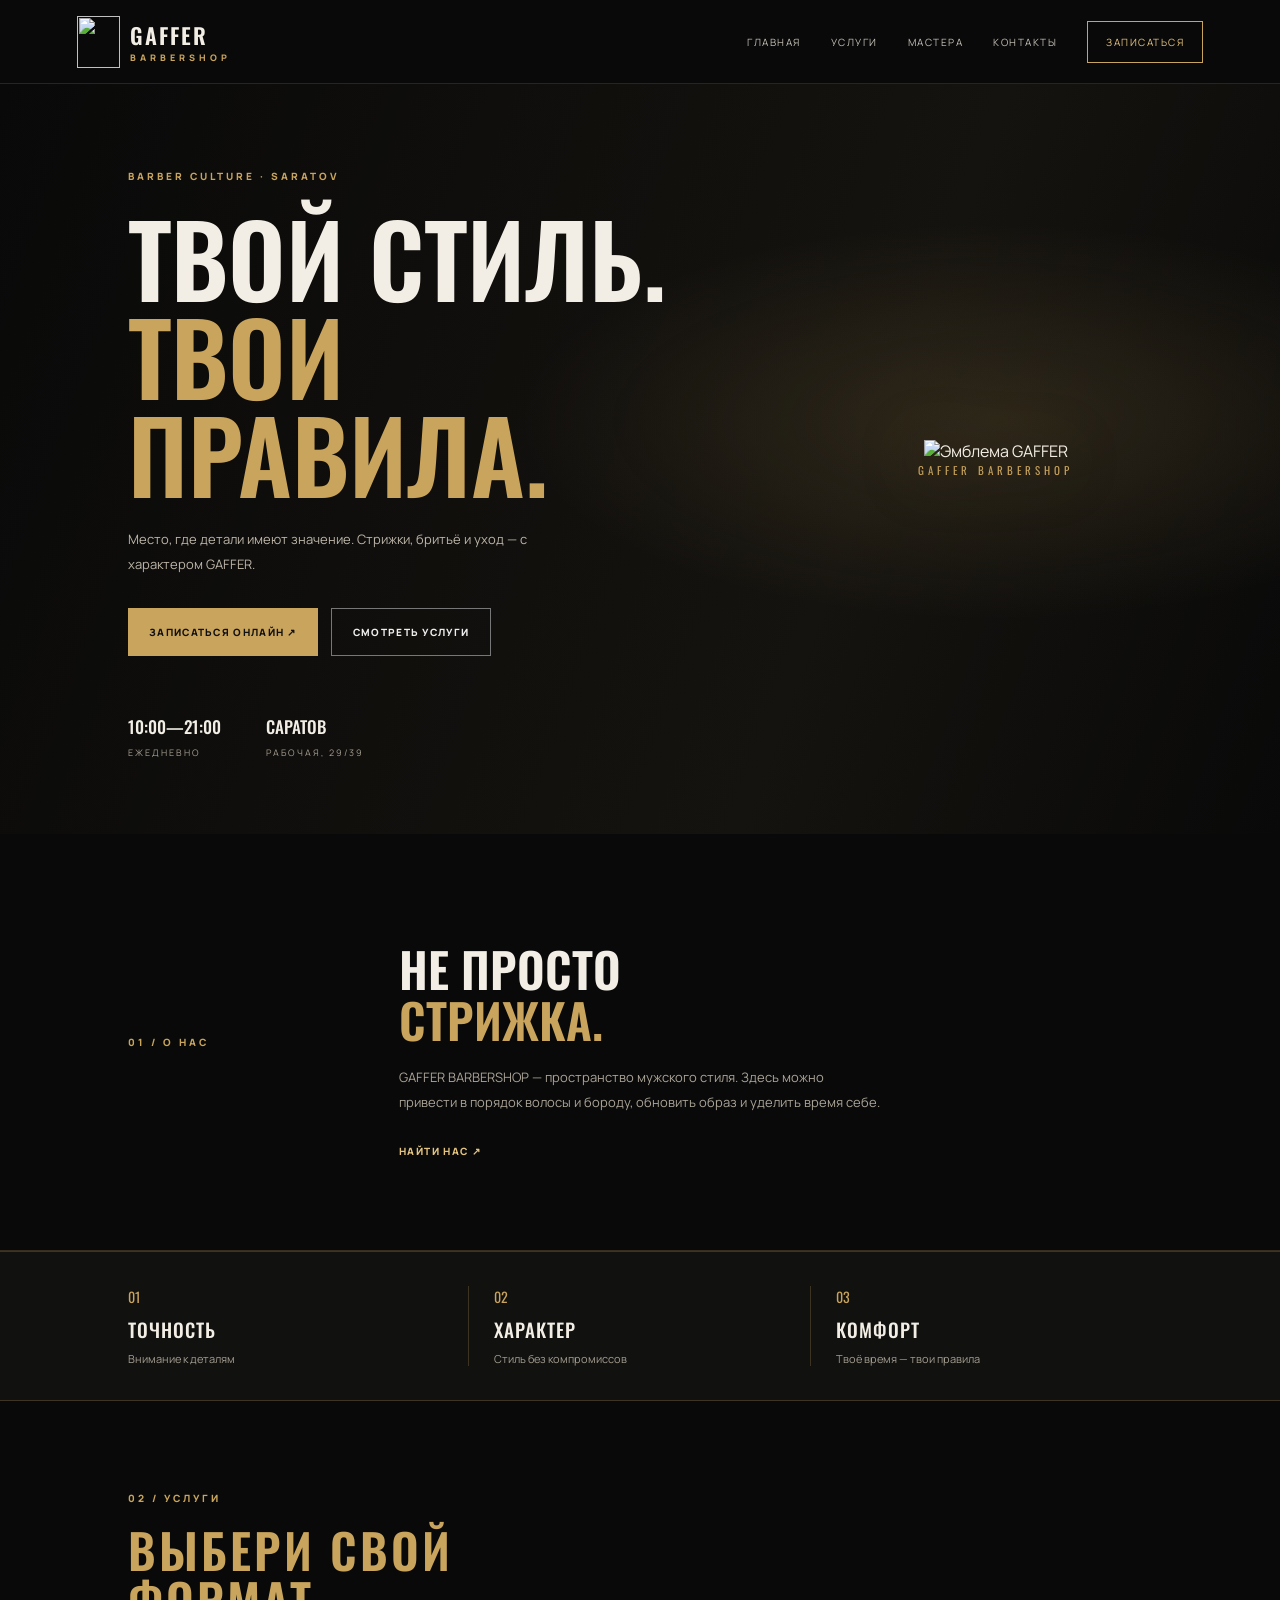
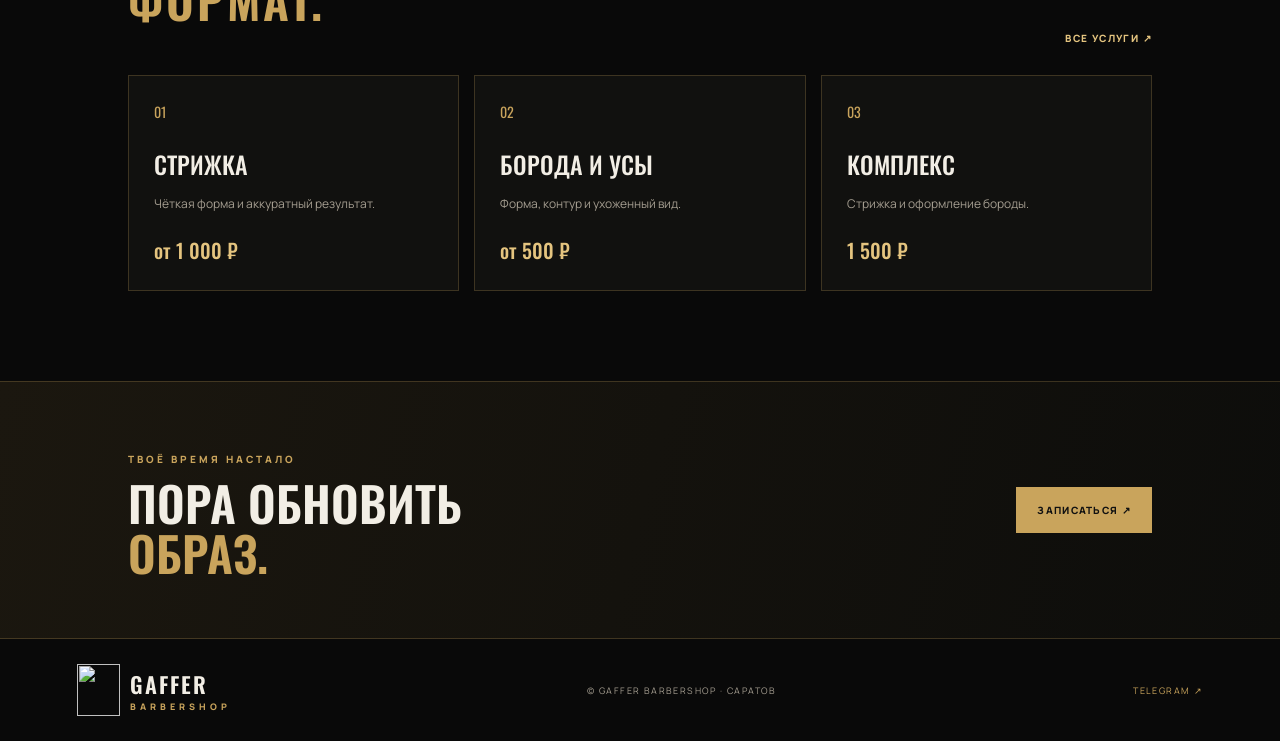
==== index.html @ f0470e56 "Add files via upload" ====
<!doctype html><html lang="ru"><head><meta charset="utf-8"><meta name="viewport" content="width=device-width,initial-scale=1"><meta name="theme-color" content="#090909"><link rel="preconnect" href="https://fonts.googleapis.com"><link rel="preconnect" href="https://fonts.gstatic.com" crossorigin><link href="https://fonts.googleapis.com/css2?family=Oswald:wght@400;500;600;700&family=Manrope:wght@400;500;600;700;800&display=swap" rel="stylesheet"><link rel="stylesheet" href="style.css"><title>GAFFER BARBERSHOP — Саратов</title><meta name="description" content="Мужские стрижки и бритьё в Саратове."><body><header class="header"><a class="brand" href="index.html"><img src="assets/gaffer-emblem.svg" class="brand-mark" alt=""><span class="brand-name">GAFFER<span>BARBERSHOP</span></span></a><button class="menu-toggle" aria-label="Меню"><span></span><span></span></button><nav class="nav"><a href="index.html">Главная</a><a href="services.html">Услуги</a><a href="masters.html">Мастера</a><a href="contacts.html">Контакты</a><a class="nav-book" href="https://link.2gis.ru/4.3/879438D9/aHR0cDovL242OTgzMzgueWNsaWVudHMuY29tLw==" target="_blank">Записаться</a></nav></header><main><section class="hero"><div class="hero-content"><p class="eyebrow">BARBER CULTURE · SARATOV</p><h1>ТВОЙ СТИЛЬ.<br><em>ТВОИ ПРАВИЛА.</em></h1><p class="hero-text">Место, где детали имеют значение. Стрижки, бритьё и уход — с характером GAFFER.</p><div class="hero-actions"><a class="button button-gold" href="https://link.2gis.ru/4.3/879438D9/aHR0cDovL242OTgzMzgueWNsaWVudHMuY29tLw==" target="_blank">Записаться онлайн ↗</a><a class="button button-outline" href="services.html">Смотреть услуги</a></div><div class="hero-meta"><div><strong>10:00—21:00</strong><span>ЕЖЕДНЕВНО</span></div><div><strong>САРАТОВ</strong><span>РАБОЧАЯ, 29/39</span></div></div></div><div class="hero-stamp"><img src="assets/gaffer-emblem.svg" alt="Эмблема GAFFER"><span>GAFFER BARBERSHOP</span></div></section><section class="section-wrap intro"><div class="section-kicker">01 / О НАС</div><div><h2>НЕ ПРОСТО<br><em>СТРИЖКА.</em></h2><p>GAFFER BARBERSHOP — пространство мужского стиля. Здесь можно привести в порядок волосы и бороду, обновить образ и уделить время себе.</p><a class="text-link" href="contacts.html">Найти нас ↗</a></div><div class="intro-emblem"><img src="assets/gaffer-emblem.svg" alt=""></div></section><section class="feature-band"><div><span>01</span><strong>ТОЧНОСТЬ</strong><small>Внимание к деталям</small></div><div><span>02</span><strong>ХАРАКТЕР</strong><small>Стиль без компромиссов</small></div><div><span>03</span><strong>КОМФОРТ</strong><small>Твоё время — твои правила</small></div></section><section class="section-wrap"><div class="section-heading"><div class="section-kicker">02 / УСЛУГИ<h2>ВЫБЕРИ СВОЙ<br><em>ФОРМАТ.</em></h2></div><a class="text-link" href="services.html">Все услуги ↗</a></div><div class="preview-grid"><article class="preview-card"><span class="card-number">01</span><h3>СТРИЖКА</h3><p>Чёткая форма и аккуратный результат.</p><b>от 1 000 ₽</b></article><article class="preview-card"><span class="card-number">02</span><h3>БОРОДА И УСЫ</h3><p>Форма, контур и ухоженный вид.</p><b>от 500 ₽</b></article><article class="preview-card"><span class="card-number">03</span><h3>КОМПЛЕКС</h3><p>Стрижка и оформление бороды.</p><b>1 500 ₽</b></article></div></section><section class="booking-strip"><div><p class="eyebrow">ТВОЁ ВРЕМЯ НАСТАЛО</p><h2>ПОРА ОБНОВИТЬ<br><em>ОБРАЗ.</em></h2></div><a class="button button-gold" href="https://link.2gis.ru/4.3/879438D9/aHR0cDovL242OTgzMzgueWNsaWVudHMuY29tLw==" target="_blank">Записаться ↗</a></section></main><footer class="footer"><a class="brand" href="index.html"><img src="assets/gaffer-emblem.svg" class="brand-mark" alt=""><span class="brand-name">GAFFER<span>BARBERSHOP</span></span></a><p>© GAFFER BARBERSHOP · САРАТОВ</p><a href="https://t.me/gafferbarbershop" target="_blank">TELEGRAM ↗</a></footer><script src="script.js"></script></body></html>
---- style.css ----
*{box-sizing:border-box} :root{--bg:#090909;--gold:#c9a45c;--gold2:#e4c47f;--text:#f2eee5;--muted:#a49d90;--line:rgba(201,164,92,.24)}body{margin:0;background:var(--bg);color:var(--text);font-family:Manrope,Arial,sans-serif}a{color:inherit;text-decoration:none}.header{height:84px;padding:0 6%;display:flex;align-items:center;justify-content:space-between;border-bottom:1px solid #29251d;background:#090909;position:relative;z-index:5}.brand{display:flex;align-items:center;gap:10px}.brand-mark{width:43px;height:52px;object-fit:contain}.brand-name{font:600 22px Oswald;letter-spacing:2px}.brand-name span{display:block;font:800 9px Manrope;letter-spacing:4px;color:var(--gold)}.nav{display:flex;align-items:center;gap:30px}.nav a{font-size:10px;letter-spacing:1.5px;text-transform:uppercase;color:#c5c0b6}.nav a:hover,.nav a.active{color:var(--gold2)}.nav .nav-book{border:1px solid var(--gold);padding:13px 18px;color:var(--gold2)}.menu-toggle{display:none;background:none;border:0}.menu-toggle span{display:block;width:25px;height:2px;background:var(--gold);margin:6px}.hero{min-height:670px;position:relative;display:flex;align-items:center;padding:75px 10%;background:radial-gradient(ellipse at 78% 45%,rgba(201,164,92,.15),transparent 34%),linear-gradient(110deg,#090909,#15130f 65%,#090909)}.hero-content{position:relative;z-index:2;max-width:650px}.eyebrow,.section-kicker{font-size:10px;letter-spacing:3px;color:var(--gold);font-weight:800}.hero h1,.page-hero h1{font:600 clamp(58px,8vw,100px)/.98 Oswald;margin:25px 0}.hero h1 em,.page-hero h1 em,h2 em{font-style:normal;color:var(--gold)}.hero-text,.page-hero p{max-width:450px;color:#bcb5a8;line-height:1.9;font-size:13px}.hero-actions{display:flex;gap:13px;flex-wrap:wrap;margin-top:32px}.button{display:inline-flex;align-items:center;gap:20px;padding:16px 21px;font-size:10px;font-weight:800;letter-spacing:1.3px;text-transform:uppercase}.button-gold{background:var(--gold);color:#111}.button-outline{border:1px solid #777;color:#eee}.hero-meta{display:flex;gap:45px;margin-top:58px}.hero-meta div{display:flex;flex-direction:column;gap:7px}.hero-meta strong{font:500 17px Oswald}.hero-meta span{font-size:9px;letter-spacing:2px;color:var(--muted)}.hero-stamp{position:absolute;right:14%;top:50%;transform:translateY(-50%);width:210px;text-align:center}.hero-stamp img{width:185px;height:240px;filter:drop-shadow(0 10px 30px #3b2b14)}.hero-stamp span{display:block;color:var(--gold);font:11px Oswald;letter-spacing:4px}.section-wrap{padding:90px 10%}.intro{display:grid;grid-template-columns:1fr 2fr 1fr;gap:30px;align-items:center;border-bottom:1px solid var(--line)}.intro h2,.section-heading h2,.booking-strip h2{font:600 48px/1.05 Oswald;margin:20px 0}.intro p{color:#aaa397;line-height:1.9;font-size:13px;max-width:520px}.intro-emblem{text-align:center}.intro-emblem img{width:140px}.text-link{display:inline-flex;gap:16px;color:var(--gold2);font-size:10px;font-weight:800;letter-spacing:1.4px;text-transform:uppercase;margin-top:16px}.feature-band{display:grid;grid-template-columns:repeat(3,1fr);padding:34px 10%;background:#11110f;border-block:1px solid var(--line)}.feature-band div{display:flex;flex-direction:column;gap:8px;border-right:1px solid var(--line);padding-left:25px}.feature-band div:first-child{padding-left:0}.feature-band div:last-child{border:0}.feature-band span,.card-number{color:var(--gold);font:14px Oswald}.feature-band strong{font:500 19px Oswald;letter-spacing:1px}.feature-band small{font-size:11px;color:var(--muted)}.section-heading{display:flex;justify-content:space-between;align-items:end;margin-bottom:30px}.preview-grid{display:grid;grid-template-columns:repeat(3,1fr);gap:15px}.preview-card,.master-card{background:#11110f;border:1px solid var(--line);padding:25px}.preview-card h3{font:500 24px Oswald;margin:23px 0 8px}.preview-card p{font-size:12px;color:var(--muted);line-height:1.7}.preview-card b{display:block;color:var(--gold2);font:500 20px Oswald;margin-top:20px}.booking-strip{padding:60px 10%;background:linear-gradient(105deg,#1b170f,#0d0d0b);border-block:1px solid var(--line);display:flex;align-items:center;justify-content:space-between;gap:25px}.booking-strip h2{margin:12px 0 0}.footer{padding:25px 6%;display:flex;align-items:center;justify-content:space-between;gap:20px}.footer p,.footer>a:last-child{font-size:9px;letter-spacing:1.4px;color:var(--muted)}.footer>a:last-child{color:var(--gold)}.page-hero{padding:90px 10% 65px;background:radial-gradient(ellipse at 80% 20%,rgba(201,164,92,.12),transparent 35%),#0c0c0b;border-bottom:1px solid var(--line)}.page-hero h1{font-size:clamp(55px,7vw,82px)}.price-list{border-top:1px solid var(--line)}.price-row{display:flex;justify-content:space-between;align-items:center;gap:20px;padding:22px 4px;border-bottom:1px solid var(--line)}.price-row div{display:flex;align-items:center;gap:23px}.price-row div span{font:13px Oswald;color:var(--gold)}.price-row h3{font:500 20px Oswald;margin:0}.price-row strong{font:500 20px Oswald;color:var(--gold2);white-space:nowrap}.price-note{font-size:11px;line-height:1.8;color:var(--muted);margin:20px 0 28px}.masters-grid{display:grid;grid-template-columns:repeat(3,1fr);gap:20px;padding-top:60px}.master-portrait{height:225px;background:radial-gradient(circle,rgba(201,164,92,.14),transparent 55%),#171612;display:flex;align-items:center;justify-content:center}.master-portrait img{height:165px;max-width:150px}.master-info{display:flex;justify-content:space-between;align-items:end;gap:8px;padding:18px 0 5px}.master-role{font-size:8px;letter-spacing:2px;color:var(--gold)}.master-info h2{font:500 27px Oswald;margin:5px 0}.master-info strong{font:500 19px Oswald;color:var(--gold2);white-space:nowrap}.contact-layout{display:grid;grid-template-columns:1fr 1fr;gap:55px}.contact-main{display:flex;flex-direction:column;gap:40px}.contact-item{border-bottom:1px solid var(--line);padding-bottom:25px}.contact-item>span{font-size:9px;letter-spacing:2px;color:var(--gold);font-weight:800}.contact-item h2{font:500 26px/1.5 Oswald;margin:14px 0}.contact-item h2 a:hover{color:var(--gold2)}@media(max-width:850px){.nav{gap:15px}.hero-stamp{right:5%;opacity:.55}.intro{grid-template-columns:1fr 2fr}.intro-emblem{display:none}.masters-grid{grid-template-columns:repeat(2,1fr)}}@media(max-width:650px){.header{height:72px;padding:0 6%}.brand-mark{width:36px;height:44px}.brand-name{font-size:19px}.menu-toggle{display:block}.nav{display:none;position:absolute;top:72px;left:0;right:0;background:#0c0c0b;padding:22px 7%;border-bottom:1px solid var(--line);flex-direction:column;align-items:stretch;gap:22px}.nav.open{display:flex}.nav-book{text-align:center}.hero{min-height:680px;padding:65px 7%;align-items:flex-start}.hero h1{font-size:59px}.hero-stamp{right:5%;top:auto;bottom:20px;transform:none;width:115px;opacity:.5}.hero-stamp img{width:105px;height:130px}.hero-meta{gap:24px;margin-top:42px}.section-wrap{padding:65px 7%}.intro{display:block}.intro h2,.section-heading h2,.booking-strip h2{font-size:40px}.feature-band{grid-template-columns:1fr;padding:27px 7%;gap:20px}.feature-band div{border:0;border-bottom:1px solid var(--line);padding:0 0 16px}.feature-band div:last-child{border:0}.section-heading,.booking-strip{align-items:flex-start;flex-direction:column}.preview-grid,.masters-grid{grid-template-columns:1fr}.booking-strip{padding:45px 7%}.footer{padding:25px 7%;flex-wrap:wrap}.footer p{order:3;width:100%}.page-hero{padding:65px 7% 50px}.page-hero h1{font-size:55px}.price-row div{gap:12px}.price-row h3,.price-row strong{font-size:17px}.masters-grid{padding-top:40px}.contact-layout{grid-template-columns:1fr;gap:35px}.contact-item h2{font-size:23px}}
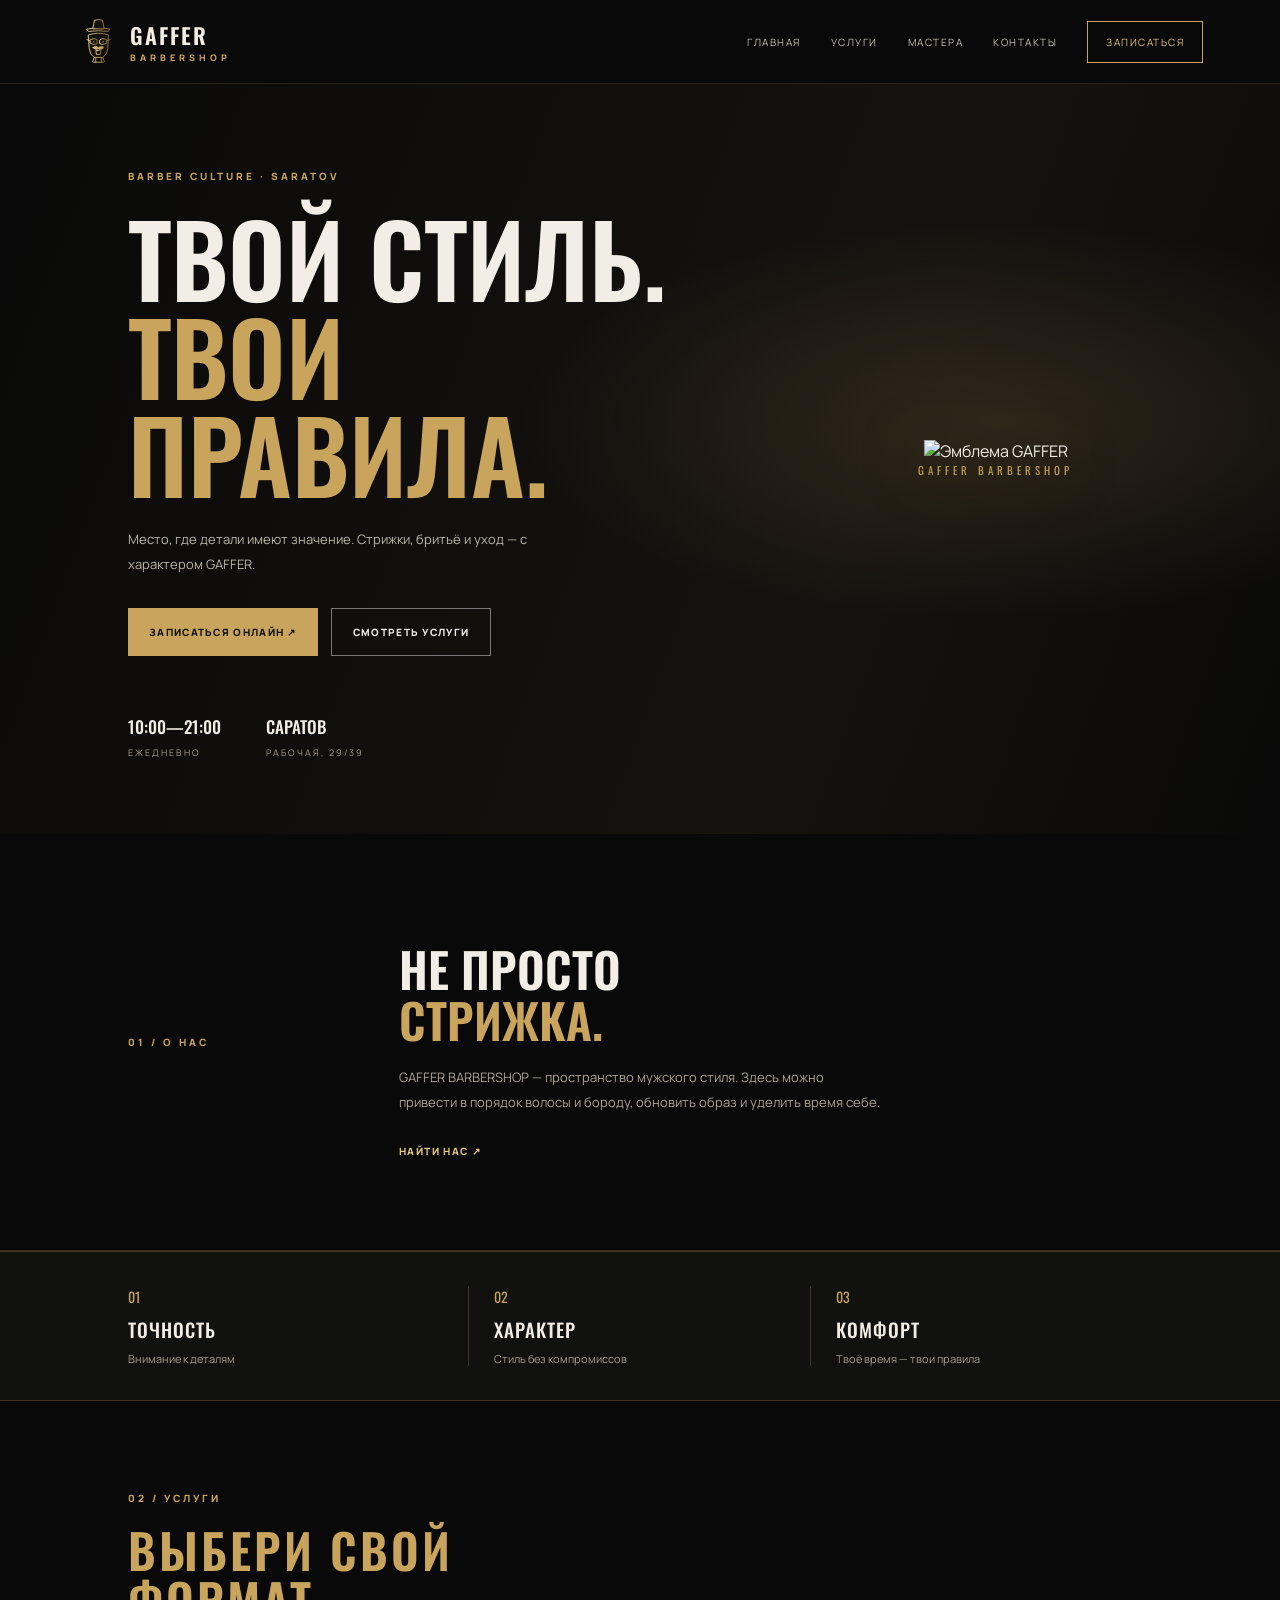
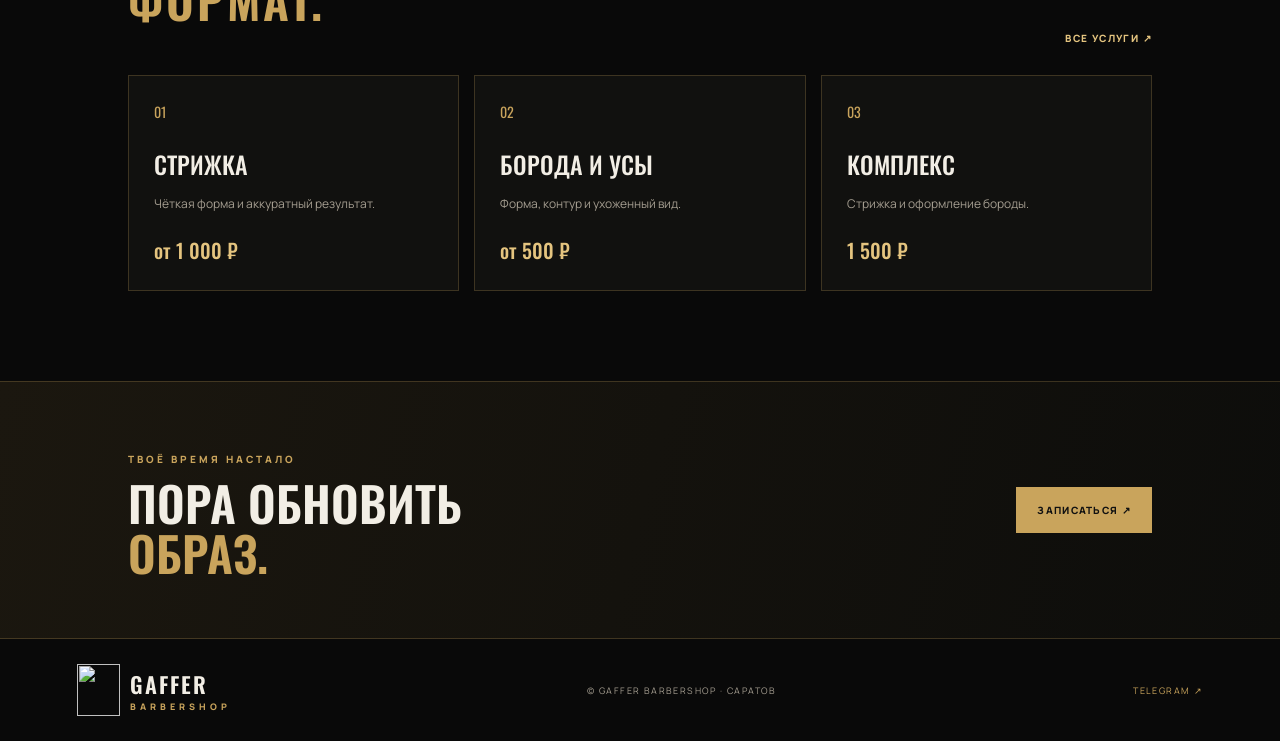
==== commit c61ff3fa: "Update index.html" ====
--- a/index.html
+++ b/index.html
@@ -1 +1 @@
-<!doctype html><html lang="ru"><head><meta charset="utf-8"><meta name="viewport" content="width=device-width,initial-scale=1"><meta name="theme-color" content="#090909"><link rel="preconnect" href="https://fonts.googleapis.com"><link rel="preconnect" href="https://fonts.gstatic.com" crossorigin><link href="https://fonts.googleapis.com/css2?family=Oswald:wght@400;500;600;700&family=Manrope:wght@400;500;600;700;800&display=swap" rel="stylesheet"><link rel="stylesheet" href="style.css"><title>GAFFER BARBERSHOP — Саратов</title><meta name="description" content="Мужские стрижки и бритьё в Саратове."><body><header class="header"><a class="brand" href="index.html"><img src="assets/gaffer-emblem.svg" class="brand-mark" alt=""><span class="brand-name">GAFFER<span>BARBERSHOP</span></span></a><button class="menu-toggle" aria-label="Меню"><span></span><span></span></button><nav class="nav"><a href="index.html">Главная</a><a href="services.html">Услуги</a><a href="masters.html">Мастера</a><a href="contacts.html">Контакты</a><a class="nav-book" href="https://link.2gis.ru/4.3/879438D9/aHR0cDovL242OTgzMzgueWNsaWVudHMuY29tLw==" target="_blank">Записаться</a></nav></header><main><section class="hero"><div class="hero-content"><p class="eyebrow">BARBER CULTURE · SARATOV</p><h1>ТВОЙ СТИЛЬ.<br><em>ТВОИ ПРАВИЛА.</em></h1><p class="hero-text">Место, где детали имеют значение. Стрижки, бритьё и уход — с характером GAFFER.</p><div class="hero-actions"><a class="button button-gold" href="https://link.2gis.ru/4.3/879438D9/aHR0cDovL242OTgzMzgueWNsaWVudHMuY29tLw==" target="_blank">Записаться онлайн ↗</a><a class="button button-outline" href="services.html">Смотреть услуги</a></div><div class="hero-meta"><div><strong>10:00—21:00</strong><span>ЕЖЕДНЕВНО</span></div><div><strong>САРАТОВ</strong><span>РАБОЧАЯ, 29/39</span></div></div></div><div class="hero-stamp"><img src="assets/gaffer-emblem.svg" alt="Эмблема GAFFER"><span>GAFFER BARBERSHOP</span></div></section><section class="section-wrap intro"><div class="section-kicker">01 / О НАС</div><div><h2>НЕ ПРОСТО<br><em>СТРИЖКА.</em></h2><p>GAFFER BARBERSHOP — пространство мужского стиля. Здесь можно привести в порядок волосы и бороду, обновить образ и уделить время себе.</p><a class="text-link" href="contacts.html">Найти нас ↗</a></div><div class="intro-emblem"><img src="assets/gaffer-emblem.svg" alt=""></div></section><section class="feature-band"><div><span>01</span><strong>ТОЧНОСТЬ</strong><small>Внимание к деталям</small></div><div><span>02</span><strong>ХАРАКТЕР</strong><small>Стиль без компромиссов</small></div><div><span>03</span><strong>КОМФОРТ</strong><small>Твоё время — твои правила</small></div></section><section class="section-wrap"><div class="section-heading"><div class="section-kicker">02 / УСЛУГИ<h2>ВЫБЕРИ СВОЙ<br><em>ФОРМАТ.</em></h2></div><a class="text-link" href="services.html">Все услуги ↗</a></div><div class="preview-grid"><article class="preview-card"><span class="card-number">01</span><h3>СТРИЖКА</h3><p>Чёткая форма и аккуратный результат.</p><b>от 1 000 ₽</b></article><article class="preview-card"><span class="card-number">02</span><h3>БОРОДА И УСЫ</h3><p>Форма, контур и ухоженный вид.</p><b>от 500 ₽</b></article><article class="preview-card"><span class="card-number">03</span><h3>КОМПЛЕКС</h3><p>Стрижка и оформление бороды.</p><b>1 500 ₽</b></article></div></section><section class="booking-strip"><div><p class="eyebrow">ТВОЁ ВРЕМЯ НАСТАЛО</p><h2>ПОРА ОБНОВИТЬ<br><em>ОБРАЗ.</em></h2></div><a class="button button-gold" href="https://link.2gis.ru/4.3/879438D9/aHR0cDovL242OTgzMzgueWNsaWVudHMuY29tLw==" target="_blank">Записаться ↗</a></section></main><footer class="footer"><a class="brand" href="index.html"><img src="assets/gaffer-emblem.svg" class="brand-mark" alt=""><span class="brand-name">GAFFER<span>BARBERSHOP</span></span></a><p>© GAFFER BARBERSHOP · САРАТОВ</p><a href="https://t.me/gafferbarbershop" target="_blank">TELEGRAM ↗</a></footer><script src="script.js"></script></body></html>+<!doctype html><html lang="ru"><head><meta charset="utf-8"><meta name="viewport" content="width=device-width,initial-scale=1"><meta name="theme-color" content="#090909"><link rel="preconnect" href="https://fonts.googleapis.com"><link rel="preconnect" href="https://fonts.gstatic.com" crossorigin><link href="https://fonts.googleapis.com/css2?family=Oswald:wght@400;500;600;700&family=Manrope:wght@400;500;600;700;800&display=swap" rel="stylesheet"><link rel="stylesheet" href="style.css"><title>GAFFER BARBERSHOP — Саратов</title><meta name="description" content="Мужские стрижки и бритьё в Саратове."><body><header class="header"><a class="brand" href="index.html"><img src="gaffer-emblem.svg" class="brand-mark" alt=""><span class="brand-name">GAFFER<span>BARBERSHOP</span></span></a><button class="menu-toggle" aria-label="Меню"><span></span><span></span></button><nav class="nav"><a href="index.html">Главная</a><a href="services.html">Услуги</a><a href="masters.html">Мастера</a><a href="contacts.html">Контакты</a><a class="nav-book" href="https://link.2gis.ru/4.3/879438D9/aHR0cDovL242OTgzMzgueWNsaWVudHMuY29tLw==" target="_blank">Записаться</a></nav></header><main><section class="hero"><div class="hero-content"><p class="eyebrow">BARBER CULTURE · SARATOV</p><h1>ТВОЙ СТИЛЬ.<br><em>ТВОИ ПРАВИЛА.</em></h1><p class="hero-text">Место, где детали имеют значение. Стрижки, бритьё и уход — с характером GAFFER.</p><div class="hero-actions"><a class="button button-gold" href="https://link.2gis.ru/4.3/879438D9/aHR0cDovL242OTgzMzgueWNsaWVudHMuY29tLw==" target="_blank">Записаться онлайн ↗</a><a class="button button-outline" href="services.html">Смотреть услуги</a></div><div class="hero-meta"><div><strong>10:00—21:00</strong><span>ЕЖЕДНЕВНО</span></div><div><strong>САРАТОВ</strong><span>РАБОЧАЯ, 29/39</span></div></div></div><div class="hero-stamp"><img src="assets/gaffer-emblem.svg" alt="Эмблема GAFFER"><span>GAFFER BARBERSHOP</span></div></section><section class="section-wrap intro"><div class="section-kicker">01 / О НАС</div><div><h2>НЕ ПРОСТО<br><em>СТРИЖКА.</em></h2><p>GAFFER BARBERSHOP — пространство мужского стиля. Здесь можно привести в порядок волосы и бороду, обновить образ и уделить время себе.</p><a class="text-link" href="contacts.html">Найти нас ↗</a></div><div class="intro-emblem"><img src="assets/gaffer-emblem.svg" alt=""></div></section><section class="feature-band"><div><span>01</span><strong>ТОЧНОСТЬ</strong><small>Внимание к деталям</small></div><div><span>02</span><strong>ХАРАКТЕР</strong><small>Стиль без компромиссов</small></div><div><span>03</span><strong>КОМФОРТ</strong><small>Твоё время — твои правила</small></div></section><section class="section-wrap"><div class="section-heading"><div class="section-kicker">02 / УСЛУГИ<h2>ВЫБЕРИ СВОЙ<br><em>ФОРМАТ.</em></h2></div><a class="text-link" href="services.html">Все услуги ↗</a></div><div class="preview-grid"><article class="preview-card"><span class="card-number">01</span><h3>СТРИЖКА</h3><p>Чёткая форма и аккуратный результат.</p><b>от 1 000 ₽</b></article><article class="preview-card"><span class="card-number">02</span><h3>БОРОДА И УСЫ</h3><p>Форма, контур и ухоженный вид.</p><b>от 500 ₽</b></article><article class="preview-card"><span class="card-number">03</span><h3>КОМПЛЕКС</h3><p>Стрижка и оформление бороды.</p><b>1 500 ₽</b></article></div></section><section class="booking-strip"><div><p class="eyebrow">ТВОЁ ВРЕМЯ НАСТАЛО</p><h2>ПОРА ОБНОВИТЬ<br><em>ОБРАЗ.</em></h2></div><a class="button button-gold" href="https://link.2gis.ru/4.3/879438D9/aHR0cDovL242OTgzMzgueWNsaWVudHMuY29tLw==" target="_blank">Записаться ↗</a></section></main><footer class="footer"><a class="brand" href="index.html"><img src="assets/gaffer-emblem.svg" class="brand-mark" alt=""><span class="brand-name">GAFFER<span>BARBERSHOP</span></span></a><p>© GAFFER BARBERSHOP · САРАТОВ</p><a href="https://t.me/gafferbarbershop" target="_blank">TELEGRAM ↗</a></footer><script src="script.js"></script></body></html>
